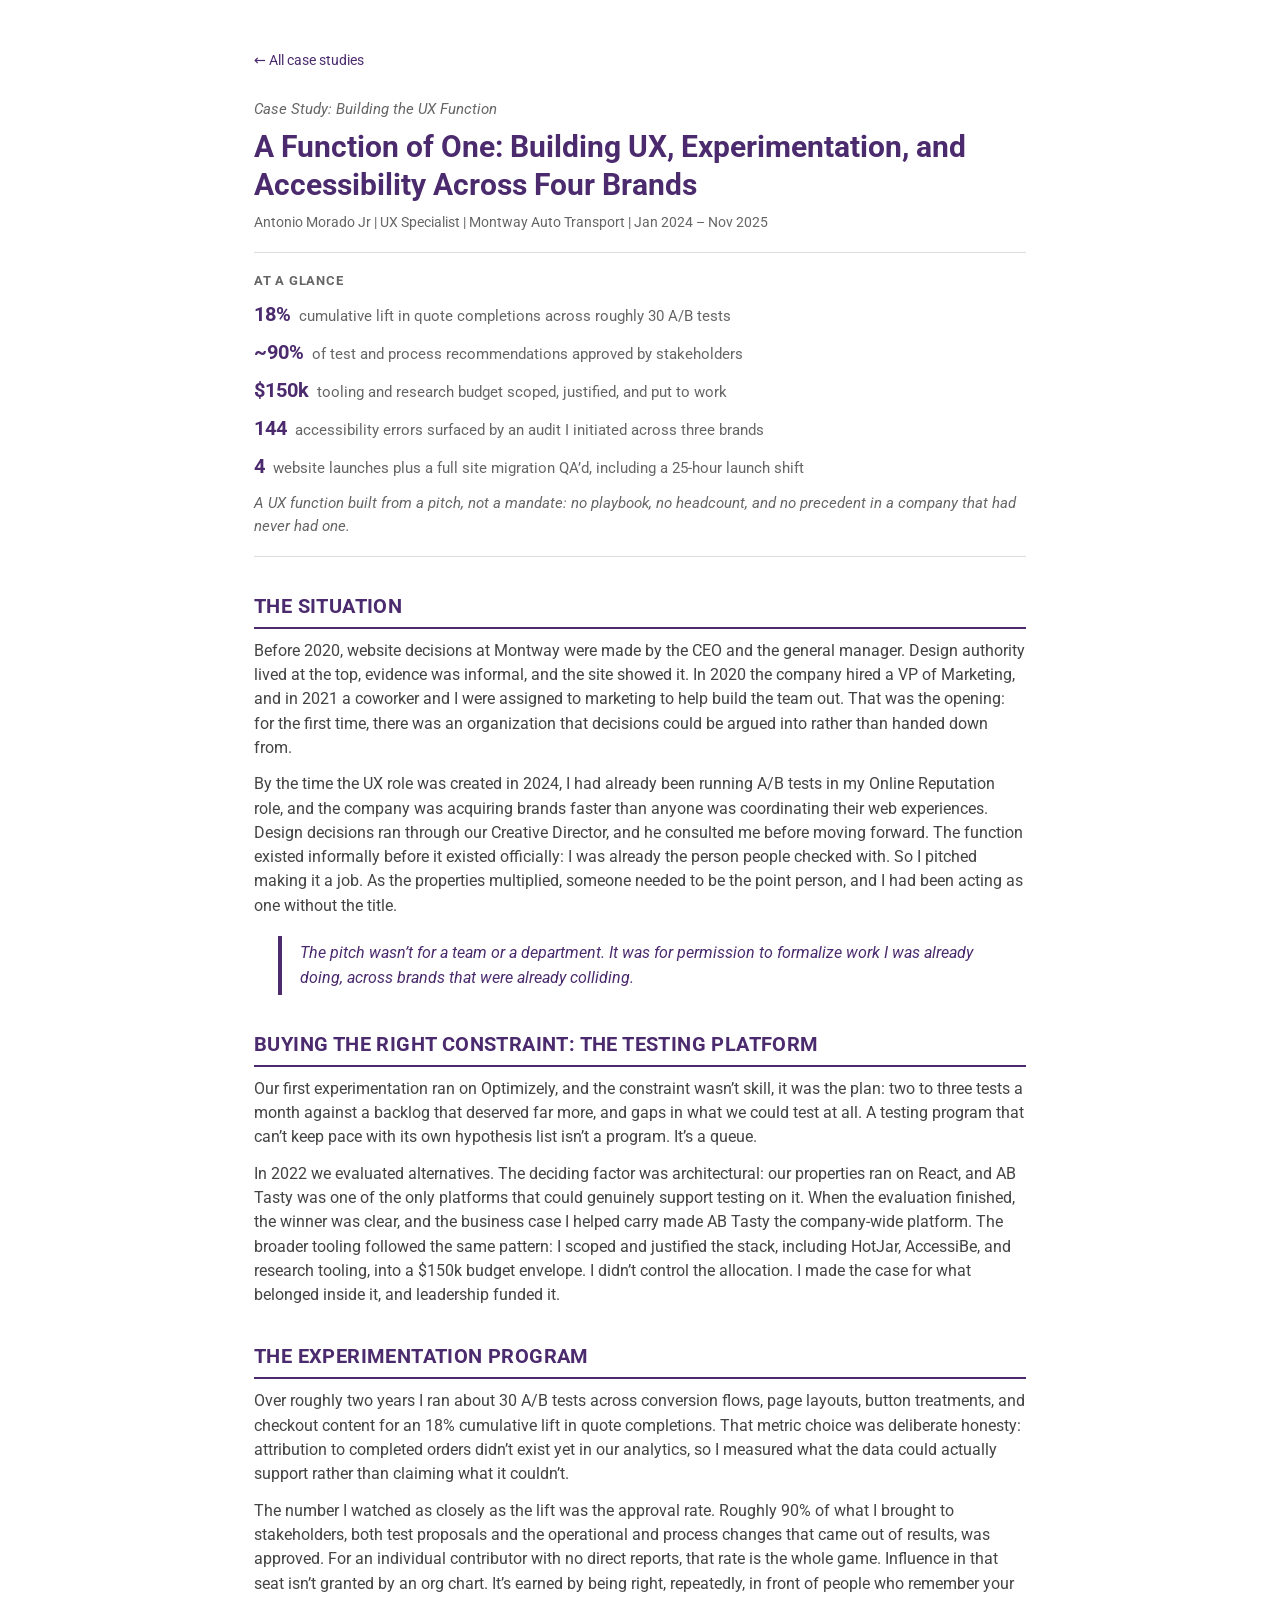
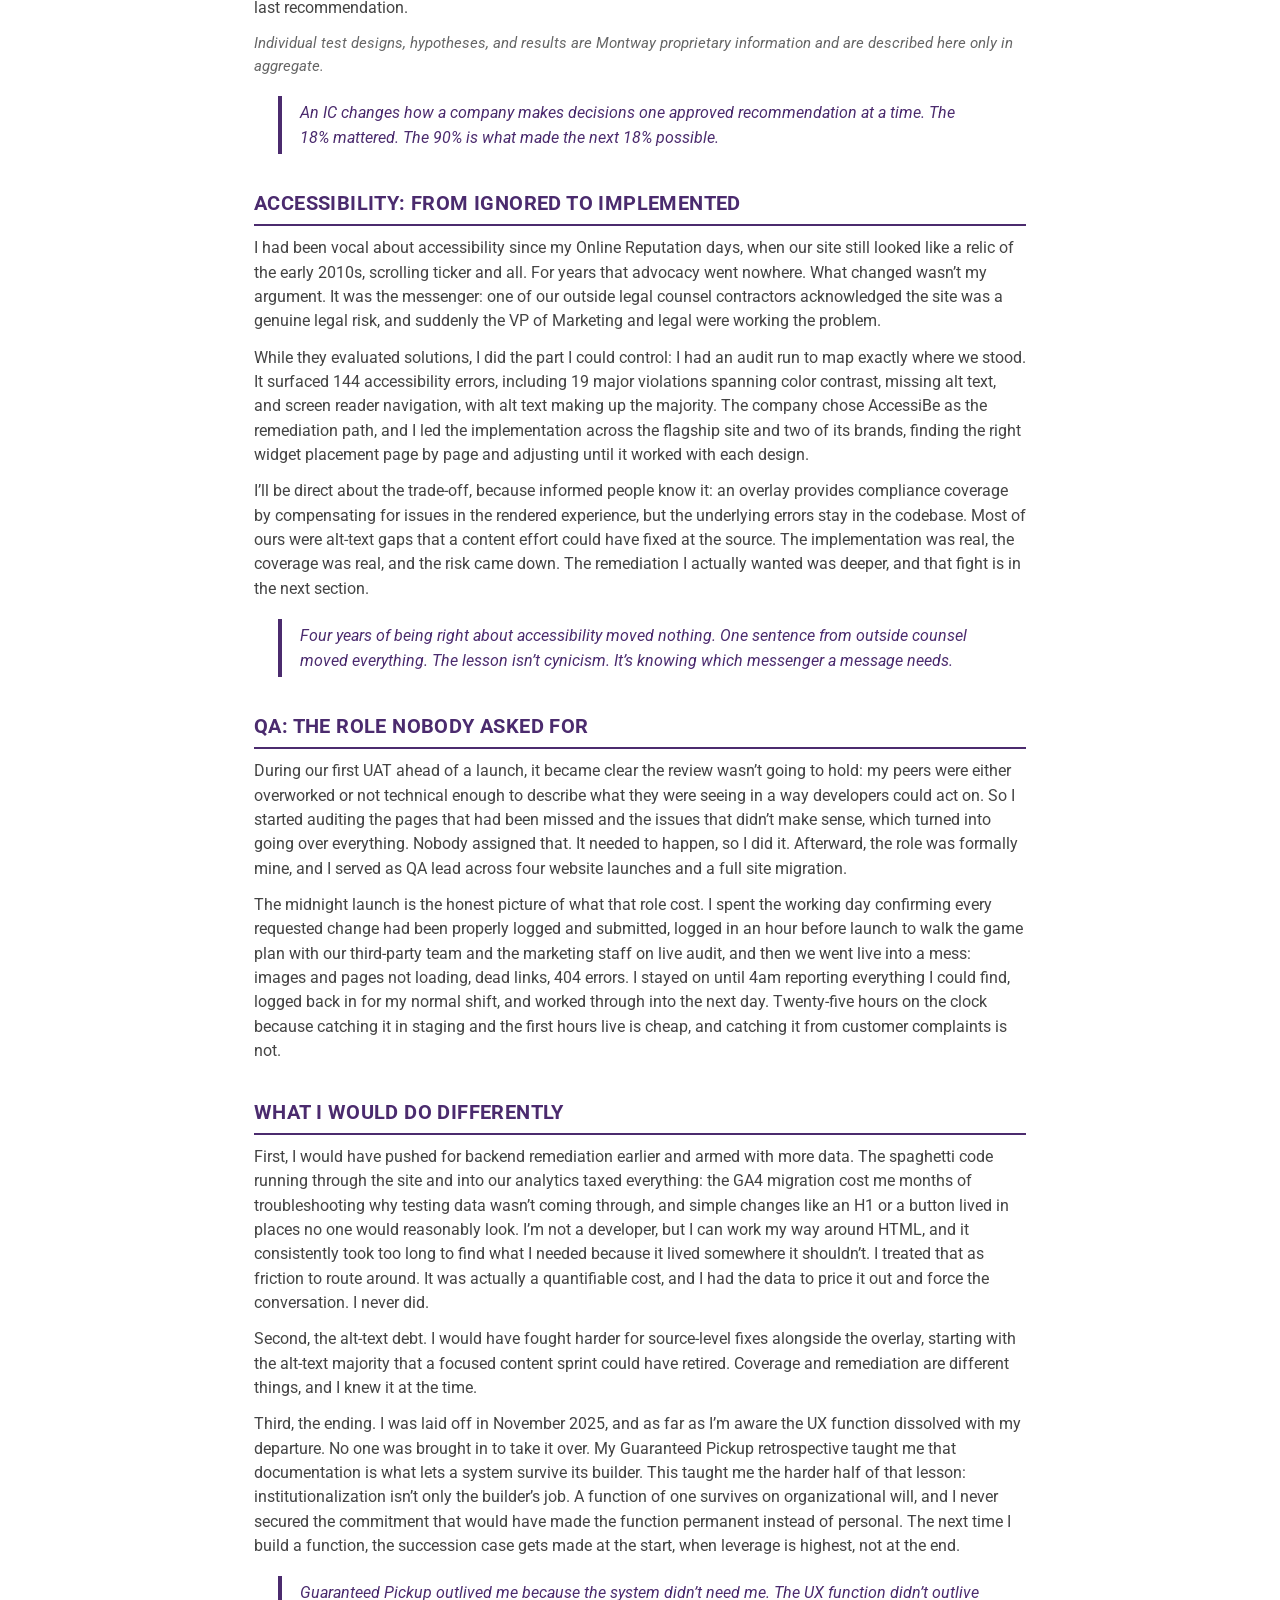
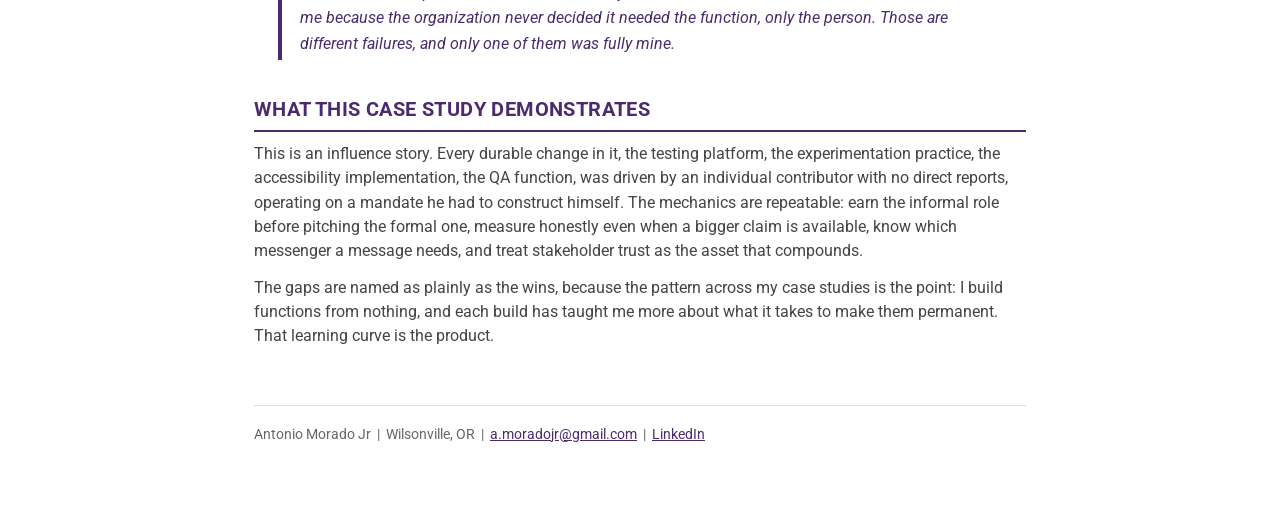
==== building-the-ux-function.html @ b437b472 "Add files via upload" ====
<!DOCTYPE html>
<html lang="en">
<head>
<meta charset="utf-8">
<meta name="viewport" content="width=device-width, initial-scale=1">
<title>Case Study: Building the UX Function | Antonio Morado Jr</title>
<meta name="description" content="Building UX, experimentation, and accessibility across four brands as a function of one.">
<link rel="preconnect" href="https://fonts.googleapis.com">
<link href="https://fonts.googleapis.com/css2?family=Roboto:ital,wght@0,400;0,500;0,700;1,400;1,500&display=swap" rel="stylesheet">
<link rel="stylesheet" href="style.css">
</head>
<body><div class="wrap">

<a class="backlink" href="index.html">&larr; All case studies</a>
<div class="kicker">Case Study: Building the UX Function</div>
<h1>A Function of One: Building UX, Experimentation, and Accessibility Across Four Brands</h1>
<div class="byline">Antonio Morado Jr  |  UX Specialist  |  Montway Auto Transport  |  Jan 2024 – Nov 2025</div>
<hr class="divider">
<div class="glance-label">AT A GLANCE</div>
<div class="metric"><b>18%</b>cumulative lift in quote completions across roughly 30 A/B tests</div>
<div class="metric"><b>~90%</b>of test and process recommendations approved by stakeholders</div>
<div class="metric"><b>$150k</b>tooling and research budget scoped, justified, and put to work</div>
<div class="metric"><b>144</b>accessibility errors surfaced by an audit I initiated across three brands</div>
<div class="metric"><b>4</b>website launches plus a full site migration QA’d, including a 25-hour launch shift</div>
<div class="tagline">A UX function built from a pitch, not a mandate: no playbook, no headcount, and no precedent in a company that had never had one.</div>
<hr class="divider">
<h2>THE SITUATION</h2>
<p>Before 2020, website decisions at Montway were made by the CEO and the general manager. Design authority lived at the top, evidence was informal, and the site showed it. In 2020 the company hired a VP of Marketing, and in 2021 a coworker and I were assigned to marketing to help build the team out. That was the opening: for the first time, there was an organization that decisions could be argued into rather than handed down from.</p>
<p>By the time the UX role was created in 2024, I had already been running A/B tests in my Online Reputation role, and the company was acquiring brands faster than anyone was coordinating their web experiences. Design decisions ran through our Creative Director, and he consulted me before moving forward. The function existed informally before it existed officially: I was already the person people checked with. So I pitched making it a job. As the properties multiplied, someone needed to be the point person, and I had been acting as one without the title.</p>
<blockquote>The pitch wasn’t for a team or a department. It was for permission to formalize work I was already doing, across brands that were already colliding.</blockquote>
<h2>BUYING THE RIGHT CONSTRAINT: THE TESTING PLATFORM</h2>
<p>Our first experimentation ran on Optimizely, and the constraint wasn’t skill, it was the plan: two to three tests a month against a backlog that deserved far more, and gaps in what we could test at all. A testing program that can’t keep pace with its own hypothesis list isn’t a program. It’s a queue.</p>
<p>In 2022 we evaluated alternatives. The deciding factor was architectural: our properties ran on React, and AB Tasty was one of the only platforms that could genuinely support testing on it. When the evaluation finished, the winner was clear, and the business case I helped carry made AB Tasty the company-wide platform. The broader tooling followed the same pattern: I scoped and justified the stack, including HotJar, AccessiBe, and research tooling, into a $150k budget envelope. I didn’t control the allocation. I made the case for what belonged inside it, and leadership funded it.</p>
<h2>THE EXPERIMENTATION PROGRAM</h2>
<p>Over roughly two years I ran about 30 A/B tests across conversion flows, page layouts, button treatments, and checkout content for an 18% cumulative lift in quote completions. That metric choice was deliberate honesty: attribution to completed orders didn’t exist yet in our analytics, so I measured what the data could actually support rather than claiming what it couldn’t.</p>
<p>The number I watched as closely as the lift was the approval rate. Roughly 90% of what I brought to stakeholders, both test proposals and the operational and process changes that came out of results, was approved. For an individual contributor with no direct reports, that rate is the whole game. Influence in that seat isn’t granted by an org chart. It’s earned by being right, repeatedly, in front of people who remember your last recommendation.</p>
<div class="tagline">Individual test designs, hypotheses, and results are Montway proprietary information and are described here only in aggregate.</div>
<blockquote>An IC changes how a company makes decisions one approved recommendation at a time. The 18% mattered. The 90% is what made the next 18% possible.</blockquote>
<h2>ACCESSIBILITY: FROM IGNORED TO IMPLEMENTED</h2>
<p>I had been vocal about accessibility since my Online Reputation days, when our site still looked like a relic of the early 2010s, scrolling ticker and all. For years that advocacy went nowhere. What changed wasn’t my argument. It was the messenger: one of our outside legal counsel contractors acknowledged the site was a genuine legal risk, and suddenly the VP of Marketing and legal were working the problem.</p>
<p>While they evaluated solutions, I did the part I could control: I had an audit run to map exactly where we stood. It surfaced 144 accessibility errors, including 19 major violations spanning color contrast, missing alt text, and screen reader navigation, with alt text making up the majority. The company chose AccessiBe as the remediation path, and I led the implementation across the flagship site and two of its brands, finding the right widget placement page by page and adjusting until it worked with each design.</p>
<p>I’ll be direct about the trade-off, because informed people know it: an overlay provides compliance coverage by compensating for issues in the rendered experience, but the underlying errors stay in the codebase. Most of ours were alt-text gaps that a content effort could have fixed at the source. The implementation was real, the coverage was real, and the risk came down. The remediation I actually wanted was deeper, and that fight is in the next section.</p>
<blockquote>Four years of being right about accessibility moved nothing. One sentence from outside counsel moved everything. The lesson isn’t cynicism. It’s knowing which messenger a message needs.</blockquote>
<h2>QA: THE ROLE NOBODY ASKED FOR</h2>
<p>During our first UAT ahead of a launch, it became clear the review wasn’t going to hold: my peers were either overworked or not technical enough to describe what they were seeing in a way developers could act on. So I started auditing the pages that had been missed and the issues that didn’t make sense, which turned into going over everything. Nobody assigned that. It needed to happen, so I did it. Afterward, the role was formally mine, and I served as QA lead across four website launches and a full site migration.</p>
<p>The midnight launch is the honest picture of what that role cost. I spent the working day confirming every requested change had been properly logged and submitted, logged in an hour before launch to walk the game plan with our third-party team and the marketing staff on live audit, and then we went live into a mess: images and pages not loading, dead links, 404 errors. I stayed on until 4am reporting everything I could find, logged back in for my normal shift, and worked through into the next day. Twenty-five hours on the clock because catching it in staging and the first hours live is cheap, and catching it from customer complaints is not.</p>
<h2>WHAT I WOULD DO DIFFERENTLY</h2>
<p>First, I would have pushed for backend remediation earlier and armed with more data. The spaghetti code running through the site and into our analytics taxed everything: the GA4 migration cost me months of troubleshooting why testing data wasn’t coming through, and simple changes like an H1 or a button lived in places no one would reasonably look. I’m not a developer, but I can work my way around HTML, and it consistently took too long to find what I needed because it lived somewhere it shouldn’t. I treated that as friction to route around. It was actually a quantifiable cost, and I had the data to price it out and force the conversation. I never did.</p>
<p>Second, the alt-text debt. I would have fought harder for source-level fixes alongside the overlay, starting with the alt-text majority that a focused content sprint could have retired. Coverage and remediation are different things, and I knew it at the time.</p>
<p>Third, the ending. I was laid off in November 2025, and as far as I’m aware the UX function dissolved with my departure. No one was brought in to take it over. My Guaranteed Pickup retrospective taught me that documentation is what lets a system survive its builder. This taught me the harder half of that lesson: institutionalization isn’t only the builder’s job. A function of one survives on organizational will, and I never secured the commitment that would have made the function permanent instead of personal. The next time I build a function, the succession case gets made at the start, when leverage is highest, not at the end.</p>
<blockquote>Guaranteed Pickup outlived me because the system didn’t need me. The UX function didn’t outlive me because the organization never decided it needed the function, only the person. Those are different failures, and only one of them was fully mine.</blockquote>
<h2>WHAT THIS CASE STUDY DEMONSTRATES</h2>
<p>This is an influence story. Every durable change in it, the testing platform, the experimentation practice, the accessibility implementation, the QA function, was driven by an individual contributor with no direct reports, operating on a mandate he had to construct himself. The mechanics are repeatable: earn the informal role before pitching the formal one, measure honestly even when a bigger claim is available, know which messenger a message needs, and treat stakeholder trust as the asset that compounds.</p>
<p>The gaps are named as plainly as the wins, because the pattern across my case studies is the point: I build functions from nothing, and each build has taught me more about what it takes to make them permanent. That learning curve is the product.</p>
<footer>Antonio Morado Jr &nbsp;|&nbsp; Wilsonville, OR &nbsp;|&nbsp; <a href="mailto:a.moradojr@gmail.com">a.moradojr@gmail.com</a> &nbsp;|&nbsp; <a href="https://linkedin.com/in/antoniomoradojr">LinkedIn</a></footer>
</div></body></html>
---- style.css ----
:root { --purple:#4B2B6E; --gray:#444; --lightgray:#666; --rule:#ddd; --bg:#fff; }
* { box-sizing:border-box; margin:0; padding:0; }
body { font-family:'Roboto',system-ui,-apple-system,sans-serif; color:var(--gray); background:var(--bg); line-height:1.55; }
.wrap { max-width:820px; margin:0 auto; padding:48px 24px 72px; }
a { color:var(--purple); }
.kicker { font-style:italic; color:var(--lightgray); font-size:.95rem; margin-bottom:6px; }
h1 { color:var(--purple); font-size:1.9rem; line-height:1.25; margin-bottom:8px; }
.byline { color:var(--lightgray); font-size:.9rem; margin-bottom:14px; }
.divider { border:none; border-top:1px solid var(--rule); margin:18px 0; }
.glance-label { font-weight:700; font-size:.8rem; letter-spacing:.06em; color:var(--lightgray); margin-bottom:8px; }
.metric { margin:7px 0; font-size:.92rem; color:var(--lightgray); }
.metric b { color:var(--purple); font-size:1.25rem; font-weight:700; margin-right:8px; }
.tagline { font-style:italic; color:var(--lightgray); font-size:.92rem; margin:10px 0 4px; }
h2 { color:var(--purple); font-size:1.25rem; margin:34px 0 10px; padding-bottom:5px; border-bottom:2px solid var(--purple); letter-spacing:.02em; }
h3 { color:var(--purple); font-size:1.02rem; margin:22px 0 6px; }
p { margin:0 0 12px; font-size:.98rem; }
blockquote { border-left:4px solid var(--purple); color:var(--purple); font-style:italic; padding:4px 18px; margin:18px 24px; font-size:1.02rem; }
.note { font-style:italic; color:var(--lightgray); font-size:.9rem; }
.backlink { display:inline-block; margin-bottom:26px; font-size:.9rem; text-decoration:none; }
.backlink:hover { text-decoration:underline; }
footer { margin-top:56px; padding-top:18px; border-top:1px solid var(--rule); font-size:.9rem; color:var(--lightgray); }
/* landing */
.hero-title { color:var(--purple); font-size:2.3rem; margin-bottom:6px; }
.hero-sub { color:var(--lightgray); font-style:italic; margin-bottom:4px; }
.hero-contact { font-size:.92rem; color:var(--lightgray); margin-bottom:18px; }
.cards { display:grid; grid-template-columns:1fr; gap:18px; margin-top:18px; }
.card { border:1px solid var(--rule); border-top:4px solid var(--purple); border-radius:6px; padding:20px 22px; }
.card .cat { font-size:.78rem; font-weight:700; letter-spacing:.07em; color:var(--lightgray); text-transform:uppercase; }
.card h3 { margin:6px 0 8px; font-size:1.15rem; }
.card p { font-size:.93rem; margin-bottom:10px; }
.chips { display:flex; flex-wrap:wrap; gap:8px; margin-bottom:12px; }
.chip { background:#f2eef8; color:var(--purple); font-size:.8rem; font-weight:700; padding:3px 10px; border-radius:12px; }
.card a.go { font-weight:700; text-decoration:none; font-size:.92rem; }
.card a.go:hover { text-decoration:underline; }
.pending { color:var(--lightgray); font-size:.88rem; font-style:italic; }
@media (min-width:700px){ .cards{ grid-template-columns:1fr 1fr; } }
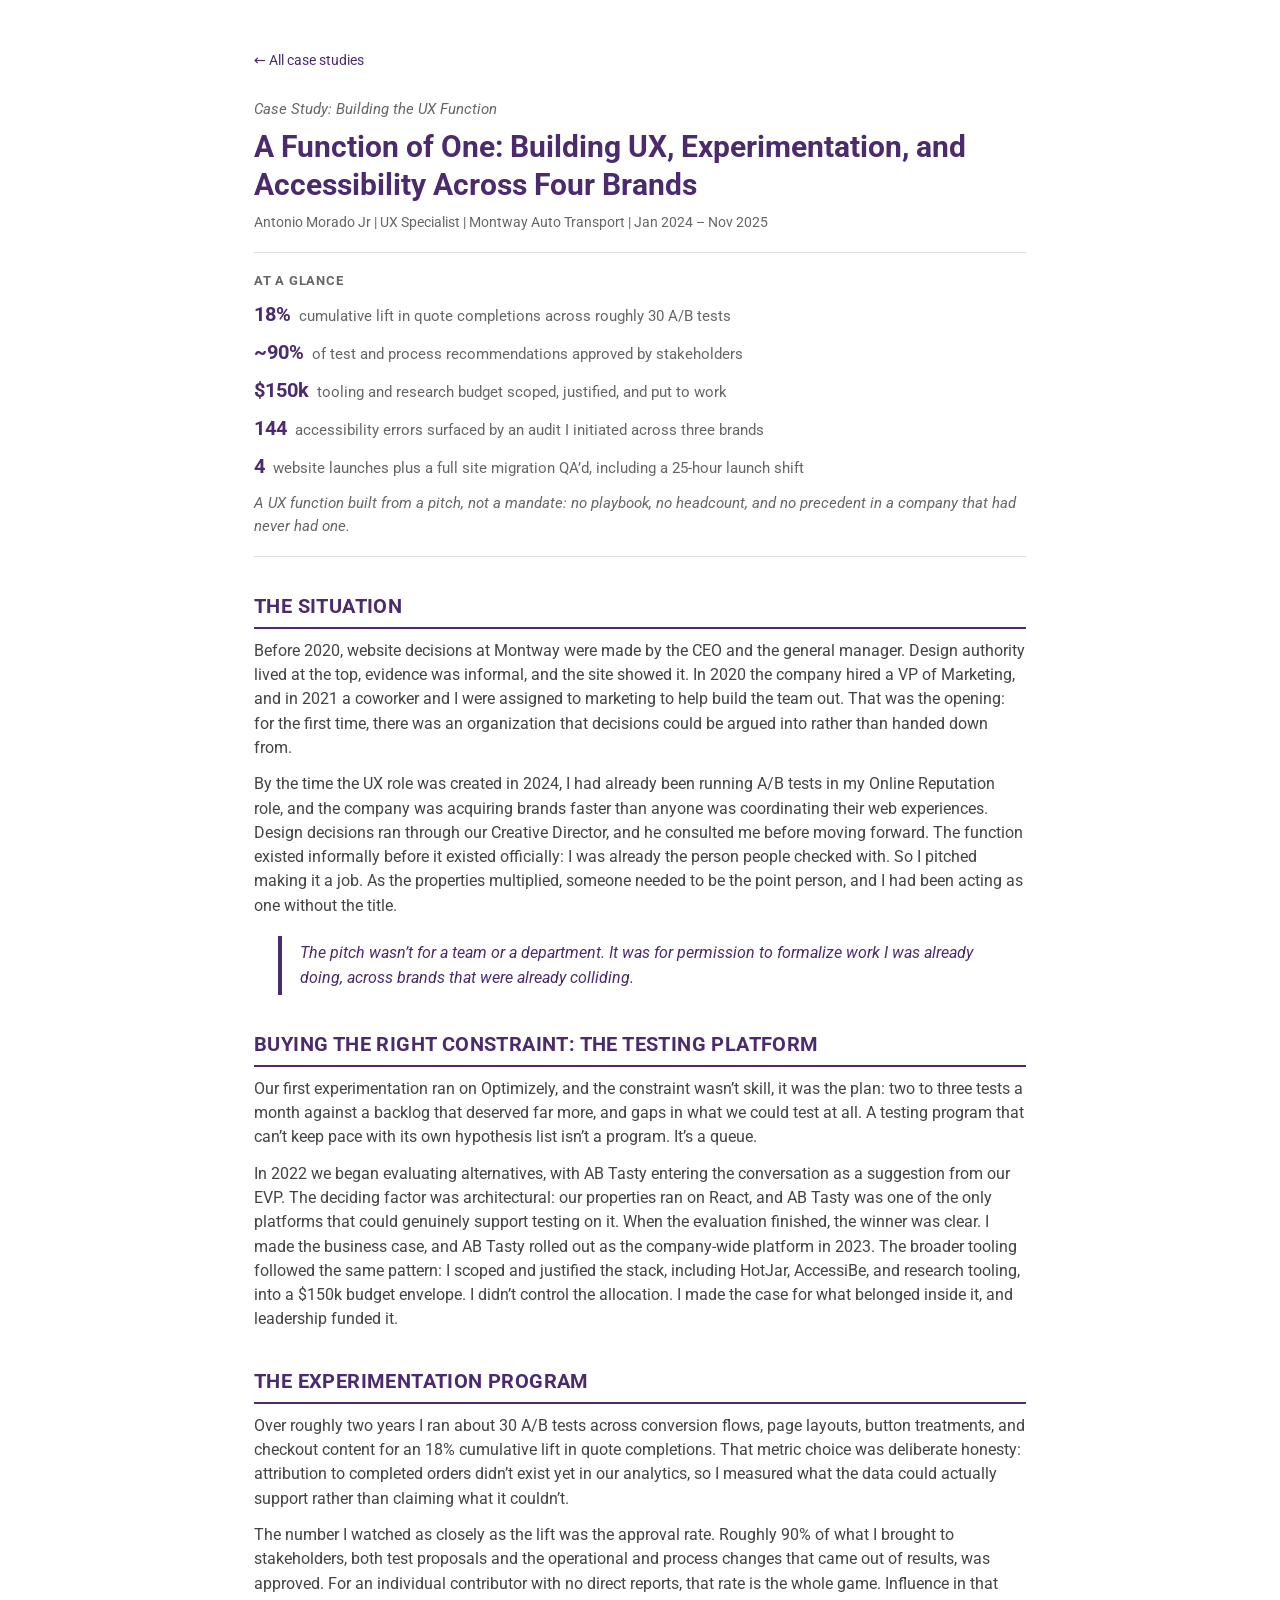
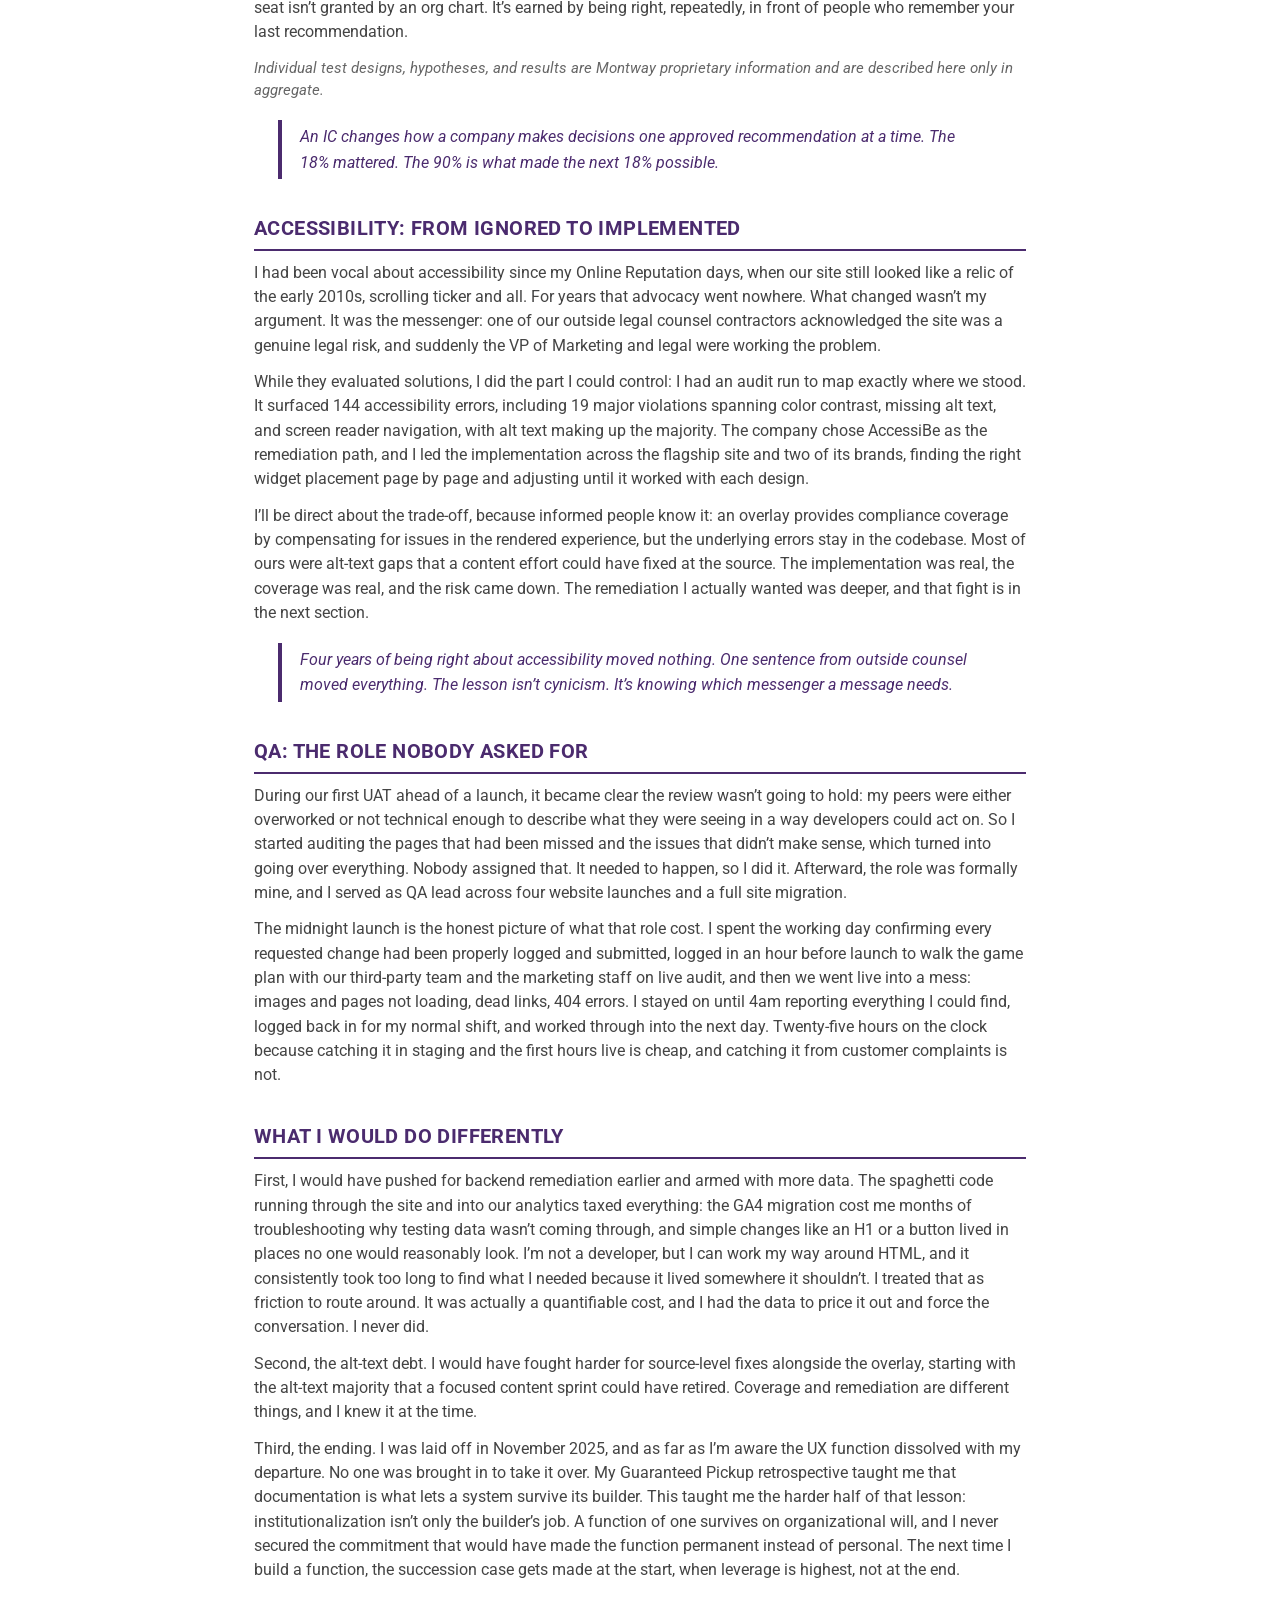
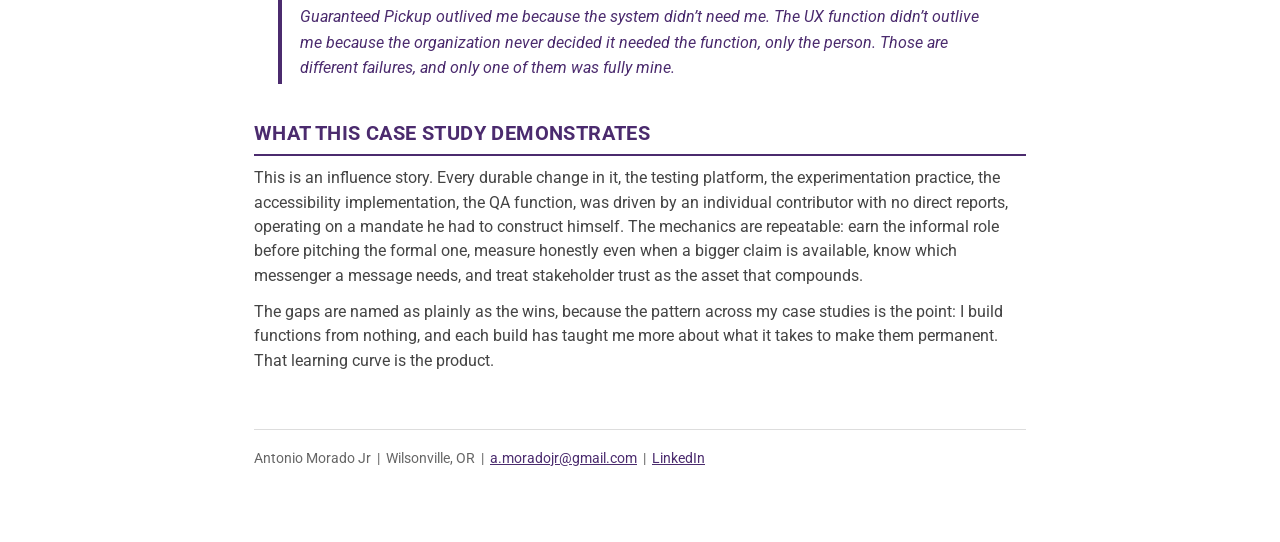
==== commit a7c560ad: "Add files via upload" ====
--- a/building-the-ux-function.html
+++ b/building-the-ux-function.html
@@ -30,7 +30,7 @@
 <blockquote>The pitch wasn’t for a team or a department. It was for permission to formalize work I was already doing, across brands that were already colliding.</blockquote>
 <h2>BUYING THE RIGHT CONSTRAINT: THE TESTING PLATFORM</h2>
 <p>Our first experimentation ran on Optimizely, and the constraint wasn’t skill, it was the plan: two to three tests a month against a backlog that deserved far more, and gaps in what we could test at all. A testing program that can’t keep pace with its own hypothesis list isn’t a program. It’s a queue.</p>
-<p>In 2022 we evaluated alternatives. The deciding factor was architectural: our properties ran on React, and AB Tasty was one of the only platforms that could genuinely support testing on it. When the evaluation finished, the winner was clear, and the business case I helped carry made AB Tasty the company-wide platform. The broader tooling followed the same pattern: I scoped and justified the stack, including HotJar, AccessiBe, and research tooling, into a $150k budget envelope. I didn’t control the allocation. I made the case for what belonged inside it, and leadership funded it.</p>
+<p>In 2022 we began evaluating alternatives, with AB Tasty entering the conversation as a suggestion from our EVP. The deciding factor was architectural: our properties ran on React, and AB Tasty was one of the only platforms that could genuinely support testing on it. When the evaluation finished, the winner was clear. I made the business case, and AB Tasty rolled out as the company-wide platform in 2023. The broader tooling followed the same pattern: I scoped and justified the stack, including HotJar, AccessiBe, and research tooling, into a $150k budget envelope. I didn’t control the allocation. I made the case for what belonged inside it, and leadership funded it.</p>
 <h2>THE EXPERIMENTATION PROGRAM</h2>
 <p>Over roughly two years I ran about 30 A/B tests across conversion flows, page layouts, button treatments, and checkout content for an 18% cumulative lift in quote completions. That metric choice was deliberate honesty: attribution to completed orders didn’t exist yet in our analytics, so I measured what the data could actually support rather than claiming what it couldn’t.</p>
 <p>The number I watched as closely as the lift was the approval rate. Roughly 90% of what I brought to stakeholders, both test proposals and the operational and process changes that came out of results, was approved. For an individual contributor with no direct reports, that rate is the whole game. Influence in that seat isn’t granted by an org chart. It’s earned by being right, repeatedly, in front of people who remember your last recommendation.</p>
@@ -53,4 +53,4 @@
 <p>This is an influence story. Every durable change in it, the testing platform, the experimentation practice, the accessibility implementation, the QA function, was driven by an individual contributor with no direct reports, operating on a mandate he had to construct himself. The mechanics are repeatable: earn the informal role before pitching the formal one, measure honestly even when a bigger claim is available, know which messenger a message needs, and treat stakeholder trust as the asset that compounds.</p>
 <p>The gaps are named as plainly as the wins, because the pattern across my case studies is the point: I build functions from nothing, and each build has taught me more about what it takes to make them permanent. That learning curve is the product.</p>
 <footer>Antonio Morado Jr &nbsp;|&nbsp; Wilsonville, OR &nbsp;|&nbsp; <a href="mailto:a.moradojr@gmail.com">a.moradojr@gmail.com</a> &nbsp;|&nbsp; <a href="https://linkedin.com/in/antoniomoradojr">LinkedIn</a></footer>
-</div></body></html>+</div></body></html>
